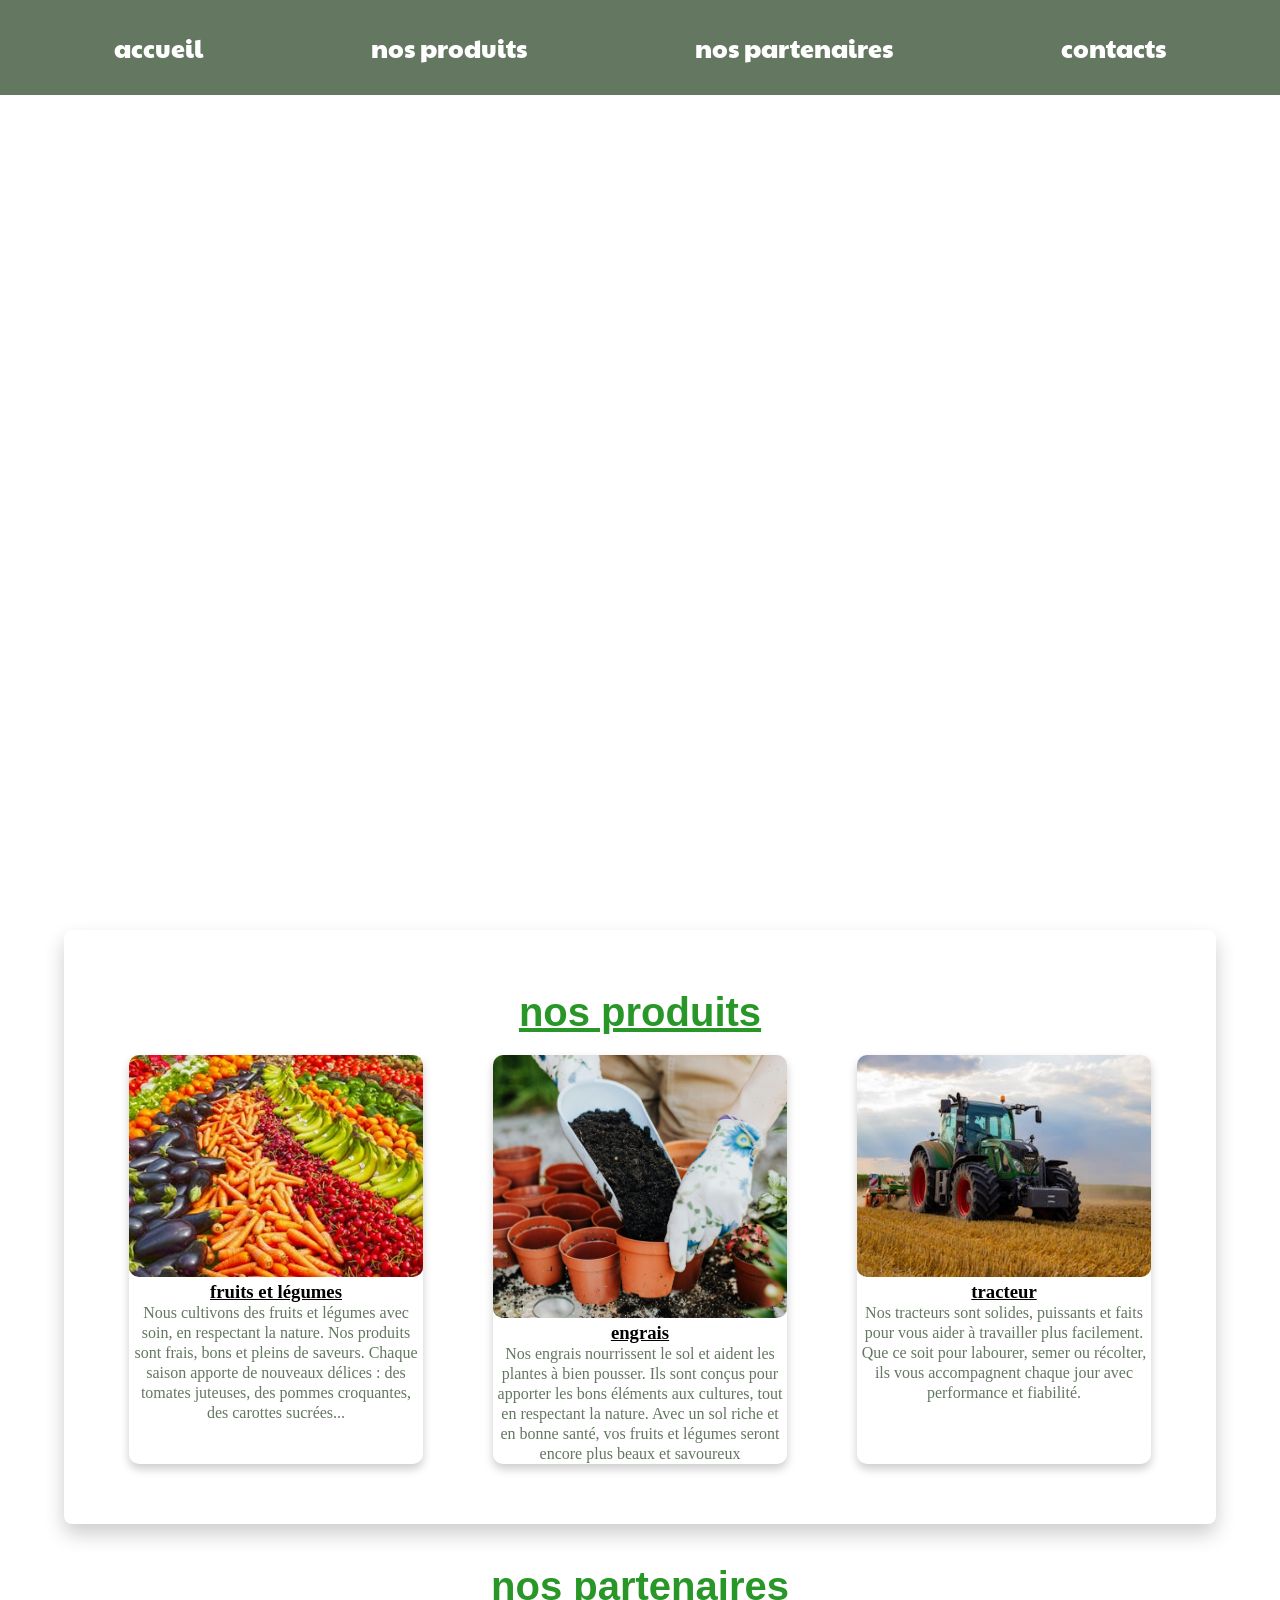
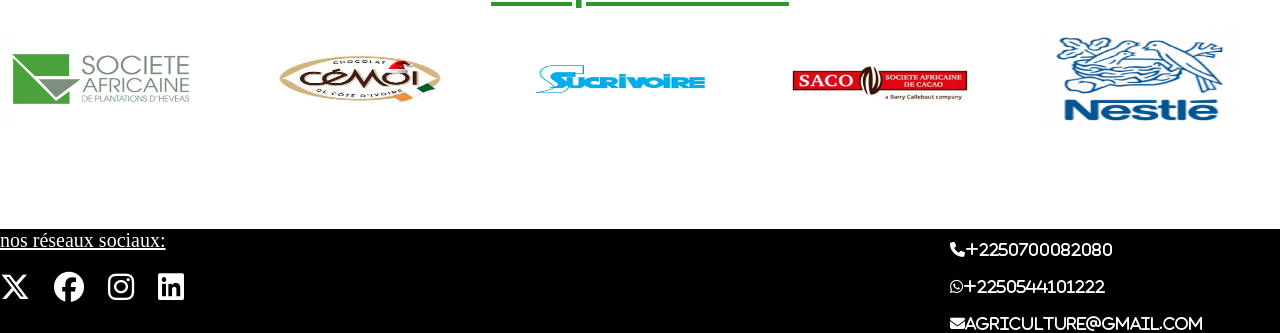
==== index.html @ 425eb756 "addsite" ====
<!DOCTYPE html>
<html lang="en">
<head>
    <meta charset="UTF-8">
    <meta name="viewport" content="width=device-width, initial-scale=1.0">
    <title>Document</title>
    <link rel="stylesheet" href="style.css">
    <link rel="stylesheet" href="https://cdnjs.cloudflare.com/ajax/libs/font-awesome/6.7.2/css/all.min.css" integrity="sha512-Evv84Mr4kqVGRNSgIGL/F/aIDqQb7xQ2vcrdIwxfjThSH8CSR7PBEakCr51Ck+w+/U6swU2Im1vVX0SVk9ABhg==" crossorigin="anonymous" referrerpolicy="no-referrer" />
</head>
<body>
    <header>
        <nav>
            <ul>
                <li><a href="index.html">accueil</a></li>
                <li><a href="#produits">nos produits</a></li>
                <li><a href="#partenaires">nos partenaires</a></li>
                <li><a href="#contacts">contacts</a></li>
            </ul>
        </nav>
    </header>
    <div class="global">
        <video src="./images/vidéo/750511_Plants Gardening Greenhouse Watering_By_Polina_Borisova_Artlist_HD.mp4" muted="" autoplay="autoplay" loop="infinite"></video>
        <h1>agriculture.net</h1>
    </div>
    <section id="produits">
          <h1> nos produits</h1>
          <div class="card1">
                <div class="card">
                    <a href="produits.html#fruits"><img src="./images/pexels-pixabay-264537.jpg">
                    <h3>fruits et légumes</h3>
                    <p>Nous cultivons des fruits et légumes avec soin, en respectant la nature. Nos produits sont frais, bons et pleins de saveurs. Chaque saison apporte de nouveaux délices : des tomates juteuses, des pommes croquantes, des carottes sucrées... </p></a>
                </div>
                <div class="card">
                   <a href="produits.html#engrais"> <img src="./images/pexels-karolina-grabowska-4750385.jpg" width="350" height="263">
                    <h3>engrais</h3>
                    <p>Nos engrais nourrissent le sol et aident les plantes à bien pousser. Ils sont conçus pour apporter les bons éléments aux cultures, tout en respectant la nature. Avec un sol riche et en bonne santé, vos fruits et légumes seront encore plus beaux et savoureux </p></a>
                </div>
                <div class="card">
                   <a href="produits.html#tracteurs"><img src="./images/pexels-jk04-2933243.jpg" alt="">
                    <h3>tracteur</h3>
                    <p>Nos tracteurs sont solides, puissants et faits pour vous aider à travailler plus facilement. Que ce soit pour labourer, semer ou récolter, ils vous accompagnent chaque jour avec performance et fiabilité.</p></a>
                </div>
          </div>
    </section>
    <section id="partenaires">
           <h1>nos partenaires</h1>
           <div class="slider">
            <div class="slides">
                <div class="slide"><img src="./images/partenaires/15936049081618410708.jpg" alt=""></div>
                <div class="slide"><img src="./images/partenaires/images.jpeg" alt=""></div>
                <div class="slide"><img src="./images/partenaires/images.png" alt=""></div>
                <div class="slide"><img src="./images/partenaires/logo-saco-320x200-1.jpg" alt=""></div>
                <div class="slide"><img src="./images/partenaires/logo_136.png" alt=""></div>
                <div class="slide"><img src="./images/partenaires/logo_7.jpg" alt=""></div>
                <div class="slide"><img src="./images/partenaires/olam_logo-1024x312.png" alt=""></div>
                <div class="slide"><img src="./images/partenaires/Palmci_logo.png" alt=""></div>
                <div class="slide"><img src="./images/partenaires/unnamed.png" alt=""></div>
            </div>
           </div>
    </section>
    <footer id="contacts">
        <p>nos réseaux sociaux:</p>
        <div class="log-foot">
            <i class="fa-brands fa-x-twitter"></i>
            <i class="fa-brands fa-facebook"></i>
            <i class="fa-brands fa-instagram"></i>
            <i class="fa-brands fa-linkedin"></i>
        </div>
        <div class="log2-foot">
           <a href="tel:+2250700082080"><i class="fa-solid fa-phone">+2250700082080 </i></a>
           <a href="tel:+2250544101222"><i class="fa-brands fa-whatsapp">+2250544101222</i></a>
          <a href="mailto:agriculture@gmail.com"> <i class="fa-solid fa-envelope">agriculture@gmail.com</i></a>
            
        </div>
    </footer>
   <script>
    alert ("boujour et bienvenue sur ma page web")
   </script>
</body>
</html>
---- style.css ----
@import url('https://fonts.googleapis.com/css2?family=Paytone+One&display=swap');

*{
    margin: 0;
    padding: 0;
    box-sizing: border-box;
}
header{
    width: 100%;
    background-color: #647761;
    z-index: 10000;
    position: absolute;
    padding: 30px;
    position: fixed;
}
ul{
    display: flex;
    justify-content: space-around;
}
li{
    list-style: none;
}
header a{
    color: white;
    text-decoration: none;
    font-size: 25px;
    font-family: "Paytone One", serif;
    
}
header a:hover{
    color: black;
    border-bottom: 5px dotted white;
    transition: 0.4s;
}
header a:active{
    border: 5px solid black;
}
.global{
    width: 100%;
    height: 100vh;
    overflow: hidden;
    position: relative;
}
.global video{
    min-width: 100%;
    min-height: 100%;
    filter: brightness(20%);
    z-index: -100;
    width: 100%;
    position: absolute  ;
}
.global h1{
    z-index: 100;
    position: relative;
    display: flex;
    height: 100vh;
    text-align: center;
    justify-content: center;
    align-items: center;
    font-size: 80px;
    color: white;
    animation: anime 2s ease-in infinite;
}
@keyframes anime {
    0%{
        transform: scale(0);
    }
    100%{
        transform: scale(100%);
    }
}
#produits{
    margin: 30px auto;
    width: 90%;
    box-shadow: 0 10px 20px rgba(0, 0, 0, 0.2);
    border-radius: 8px;
    padding: 60px 30px;
}
section h1{
    text-align: center;
    font-size: 40px ;
    font-family: Arial, Helvetica, sans-serif;
    color: rgb(40, 151, 40);
    text-decoration: underline;
    margin-bottom: 20px;
}
.card1{
    display: flex;
    justify-content: space-around   ;
}
.card{
    box-shadow: 0 5px 10px rgba(0, 0, 0, 0.2);
    width: 27%;
    text-align: center;
    border-radius: 10px;
}

.card p{
    flex-wrap: wrap; 
    line-height: 20px;
    color: #647761;
}
.card h3{
    text-decoration: underline;
    color: black;
}
.card img{
    border-radius: 10px;
    width: 100%;
    object-fit: cover;
}
.card a{
    text-decoration: none;
}
.card:hover{
   transform:translateY(-30px) scale(1.02);
   transition: 0.5s ease-in-out;
}
#partenaires{
    margin-top: 40px;
}
.slider{
    width: 100%;
    height: 200px;
    overflow: hidden;
    
}
.slides{
    display: flex;
    width: calc(1);
    animation: glisse 60s infinite;
}
.slide{
    float: right;
}
.slide img{
    width: 200px;
    height: 100px;
    margin-right: 60px;
}
@keyframes glisse {
    0%{
        transform: translateX(0px);
    }
    10%{
        transform: translateX(-200px);
    }
    20%{
        transform: translateX(-400px);
    }
    30%{
        transform: translateX(-600px);
    }
    40%{
        transform: translateX(-800px);
    }
    50%{
        transform: translateX(-1000px);
    }
    60%{
        transform: translateX(-1200px);
    }
    70%{
        transform: translateX(-1400px);
    }
    80%{
        transform: translateX(-1600px);
    }
    90%{
        transform: translateX(-2000px);
    }
    100%{
        transform: translateX(0px);
    }
}
footer{
    background-color: black;
    color: white;
    position: relative;
    
}
.fa-brands {
    font-size: 30px;
    margin-right: 20px;
    cursor: pointer;
}
.fa-x-twitter:hover{
    color: black;
    background-color: white;
    border-radius: 50%;
    transform: scale(1.3);
    transition: 0.4s ease-in-out;
}
.fa-facebook:hover{
    color: rgb(51, 51, 201);
    background-color: white;
    border-radius: 50%;
    transform: scale(1.3);
    transition: 0.4s ease-in-out;
}
.fa-instagram:hover{
    color: deeppink;
    background-color: black;
    border-radius: 20%;
    transform: scale(1.3);
    transition: 0.4s ease-in-out;
}
.fa-linkedin:hover{
    color: rgb(51, 51, 201);
    border-radius: 50%;
    transform: scale(1.3);
    transition: 0.4s ease-in-out;
}
footer p{
    font-size: 20px;
    margin-bottom: 20px;
    text-decoration: underline;
}
.log2-foot{
      margin: -80px 950px;

}
.log2-foot i{
    margin-top: 20px;
    font-size: 15px;
    margin-right: 20px;
    cursor: pointer;
    color: white;
}
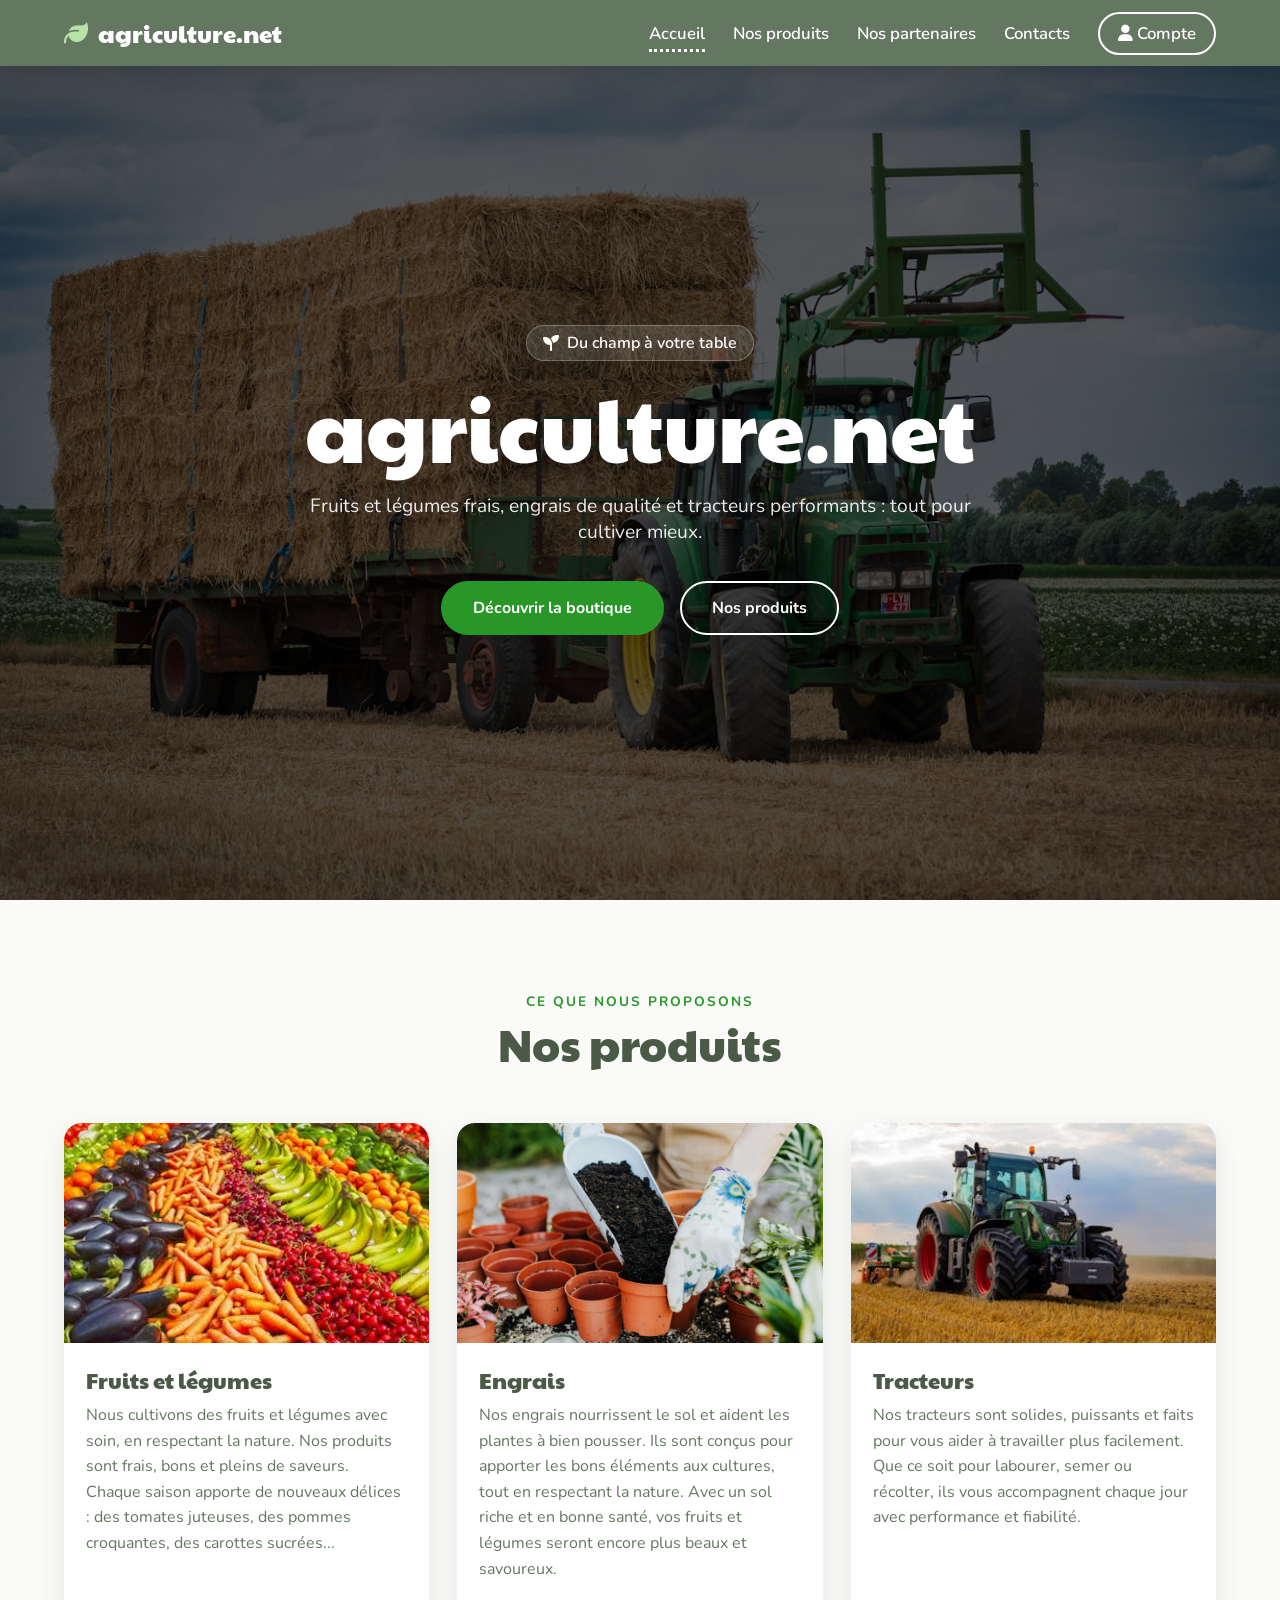
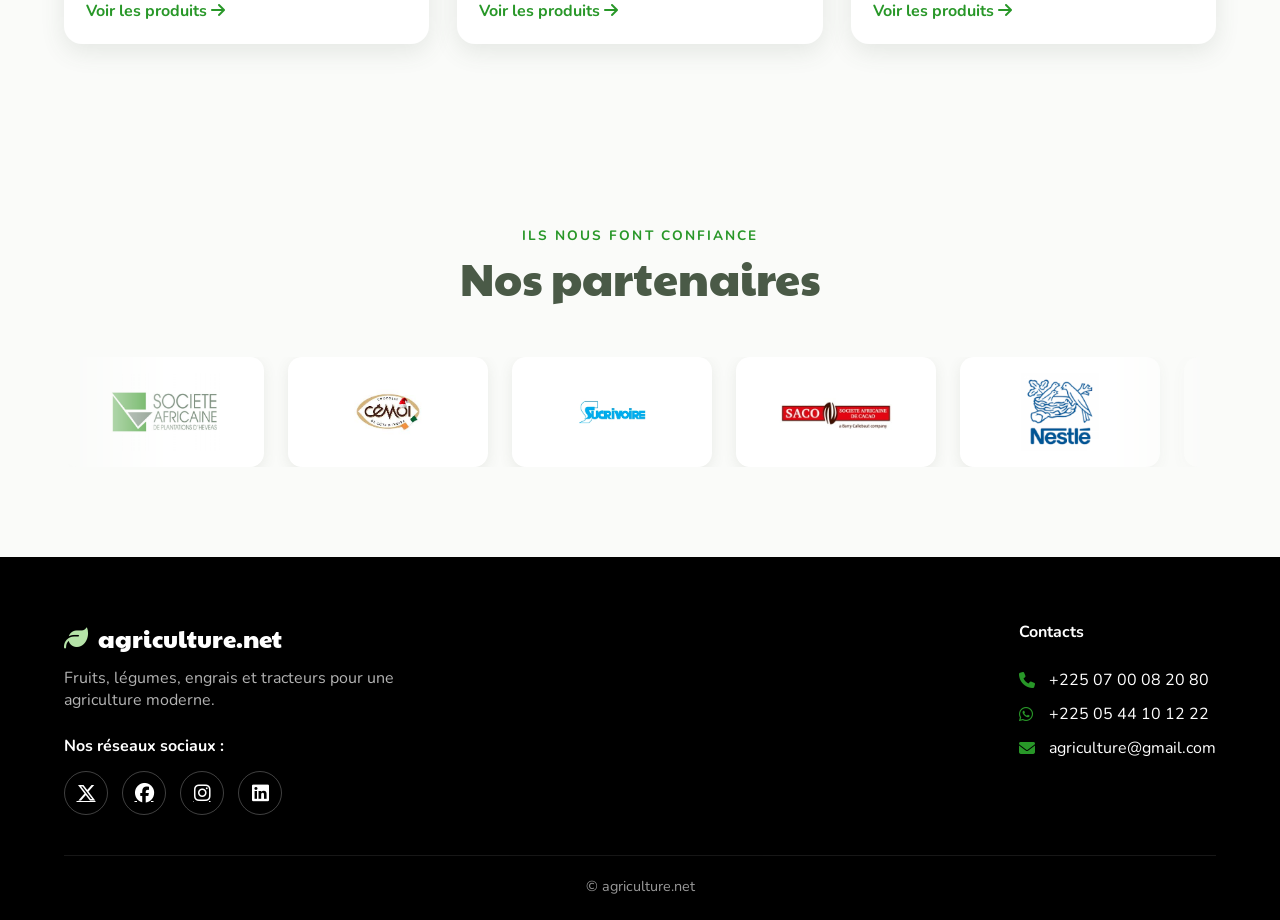
==== commit 5c6e207a: "Refonte du design et version mobile - Accueil : vidéo plein écran, cartes de catégories, défilement " ====
--- a/index.html
+++ b/index.html
@@ -1,80 +1,128 @@
 <!DOCTYPE html>
-<html lang="en">
+<html lang="fr">
 <head>
     <meta charset="UTF-8">
     <meta name="viewport" content="width=device-width, initial-scale=1.0">
-    <title>Document</title>
+    <title>agriculture.net — Produits agricoles</title>
+    <link rel="preconnect" href="https://fonts.googleapis.com">
+    <link rel="preconnect" href="https://fonts.gstatic.com" crossorigin>
+    <link href="https://fonts.googleapis.com/css2?family=Paytone+One&family=Nunito:wght@400;600;700&display=swap" rel="stylesheet">
+    <link rel="stylesheet" href="https://cdnjs.cloudflare.com/ajax/libs/font-awesome/6.7.2/css/all.min.css" integrity="sha512-Evv84Mr4kqVGRNSgIGL/F/aIDqQb7xQ2vcrdIwxfjThSH8CSR7PBEakCr51Ck+w+/U6swU2Im1vVX0SVk9ABhg==" crossorigin="anonymous" referrerpolicy="no-referrer" />
     <link rel="stylesheet" href="style.css">
-    <link rel="stylesheet" href="https://cdnjs.cloudflare.com/ajax/libs/font-awesome/6.7.2/css/all.min.css" integrity="sha512-Evv84Mr4kqVGRNSgIGL/F/aIDqQb7xQ2vcrdIwxfjThSH8CSR7PBEakCr51Ck+w+/U6swU2Im1vVX0SVk9ABhg==" crossorigin="anonymous" referrerpolicy="no-referrer" />
 </head>
 <body>
     <header>
+        <a href="index.html" class="logo"><i class="fa-solid fa-leaf"></i> agriculture.net</a>
+        <button class="burger" aria-label="Ouvrir le menu" aria-expanded="false">
+            <i class="fa-solid fa-bars"></i>
+        </button>
         <nav>
             <ul>
-                <li><a href="index.html">accueil</a></li>
-                <li><a href="#produits">nos produits</a></li>
-                <li><a href="#partenaires">nos partenaires</a></li>
-                <li><a href="#contacts">contacts</a></li>
+                <li><a href="index.html" class="actif">Accueil</a></li>
+                <li><a href="#produits">Nos produits</a></li>
+                <li><a href="#partenaires">Nos partenaires</a></li>
+                <li><a href="#contacts">Contacts</a></li>
+                <li><a href="connexion.html" class="compte"><i class="fa-solid fa-user"></i> Compte</a></li>
             </ul>
         </nav>
     </header>
     <div class="global">
-        <video src="./images/vidéo/750511_Plants Gardening Greenhouse Watering_By_Polina_Borisova_Artlist_HD.mp4" muted="" autoplay="autoplay" loop="infinite"></video>
-        <h1>agriculture.net</h1>
+        <video src="./images/vidéo/750511_Plants Gardening Greenhouse Watering_By_Polina_Borisova_Artlist_HD.mp4" poster="./images/global/pexels-dendoktoor-19486680.jpg" muted autoplay loop playsinline></video>
+        <div class="hero">
+            <span class="hero-tag"><i class="fa-solid fa-seedling"></i> Du champ à votre table</span>
+            <h1>agriculture.net</h1>
+            <p>Fruits et légumes frais, engrais de qualité et tracteurs performants : tout pour cultiver mieux.</p>
+            <div class="hero-boutons">
+                <a href="produits.html" class="btn btn-plein">Découvrir la boutique</a>
+                <a href="#produits" class="btn btn-contour">Nos produits</a>
+            </div>
+        </div>
     </div>
-    <section id="produits">
-          <h1> nos produits</h1>
-          <div class="card1">
-                <div class="card">
-                    <a href="produits.html#fruits"><img src="./images/pexels-pixabay-264537.jpg">
-                    <h3>fruits et légumes</h3>
-                    <p>Nous cultivons des fruits et légumes avec soin, en respectant la nature. Nos produits sont frais, bons et pleins de saveurs. Chaque saison apporte de nouveaux délices : des tomates juteuses, des pommes croquantes, des carottes sucrées... </p></a>
+
+    <section id="produits" class="bloc">
+        <div class="section-titre">
+            <span>Ce que nous proposons</span>
+            <h2>Nos produits</h2>
+        </div>
+        <div class="card1">
+            <a href="produits.html#fruits" class="card card-lien">
+                <div class="card-img"><img src="./images/pexels-pixabay-264537.jpg" alt="Fruits et légumes"></div>
+                <div class="card-corps">
+                    <h3>Fruits et légumes</h3>
+                    <p>Nous cultivons des fruits et légumes avec soin, en respectant la nature. Nos produits sont frais, bons et pleins de saveurs. Chaque saison apporte de nouveaux délices : des tomates juteuses, des pommes croquantes, des carottes sucrées...</p>
+                    <span class="voir">Voir les produits <i class="fa-solid fa-arrow-right"></i></span>
                 </div>
-                <div class="card">
-                   <a href="produits.html#engrais"> <img src="./images/pexels-karolina-grabowska-4750385.jpg" width="350" height="263">
-                    <h3>engrais</h3>
-                    <p>Nos engrais nourrissent le sol et aident les plantes à bien pousser. Ils sont conçus pour apporter les bons éléments aux cultures, tout en respectant la nature. Avec un sol riche et en bonne santé, vos fruits et légumes seront encore plus beaux et savoureux </p></a>
+            </a>
+            <a href="produits.html#engrais" class="card card-lien">
+                <div class="card-img"><img src="./images/pexels-karolina-grabowska-4750385.jpg" alt="Engrais"></div>
+                <div class="card-corps">
+                    <h3>Engrais</h3>
+                    <p>Nos engrais nourrissent le sol et aident les plantes à bien pousser. Ils sont conçus pour apporter les bons éléments aux cultures, tout en respectant la nature. Avec un sol riche et en bonne santé, vos fruits et légumes seront encore plus beaux et savoureux.</p>
+                    <span class="voir">Voir les produits <i class="fa-solid fa-arrow-right"></i></span>
                 </div>
-                <div class="card">
-                   <a href="produits.html#tracteurs"><img src="./images/pexels-jk04-2933243.jpg" alt="">
-                    <h3>tracteur</h3>
-                    <p>Nos tracteurs sont solides, puissants et faits pour vous aider à travailler plus facilement. Que ce soit pour labourer, semer ou récolter, ils vous accompagnent chaque jour avec performance et fiabilité.</p></a>
+            </a>
+            <a href="produits.html#tracteurs" class="card card-lien">
+                <div class="card-img"><img src="./images/pexels-jk04-2933243.jpg" alt="Tracteurs"></div>
+                <div class="card-corps">
+                    <h3>Tracteurs</h3>
+                    <p>Nos tracteurs sont solides, puissants et faits pour vous aider à travailler plus facilement. Que ce soit pour labourer, semer ou récolter, ils vous accompagnent chaque jour avec performance et fiabilité.</p>
+                    <span class="voir">Voir les produits <i class="fa-solid fa-arrow-right"></i></span>
                 </div>
-          </div>
+            </a>
+        </div>
     </section>
-    <section id="partenaires">
-           <h1>nos partenaires</h1>
-           <div class="slider">
+
+    <section id="partenaires" class="bloc partenaires">
+        <div class="section-titre">
+            <span>Ils nous font confiance</span>
+            <h2>Nos partenaires</h2>
+        </div>
+        <div class="slider">
             <div class="slides">
-                <div class="slide"><img src="./images/partenaires/15936049081618410708.jpg" alt=""></div>
-                <div class="slide"><img src="./images/partenaires/images.jpeg" alt=""></div>
-                <div class="slide"><img src="./images/partenaires/images.png" alt=""></div>
-                <div class="slide"><img src="./images/partenaires/logo-saco-320x200-1.jpg" alt=""></div>
-                <div class="slide"><img src="./images/partenaires/logo_136.png" alt=""></div>
-                <div class="slide"><img src="./images/partenaires/logo_7.jpg" alt=""></div>
-                <div class="slide"><img src="./images/partenaires/olam_logo-1024x312.png" alt=""></div>
-                <div class="slide"><img src="./images/partenaires/Palmci_logo.png" alt=""></div>
-                <div class="slide"><img src="./images/partenaires/unnamed.png" alt=""></div>
+                <div class="slide"><img src="./images/partenaires/15936049081618410708.jpg" alt="Logo partenaire"></div>
+                <div class="slide"><img src="./images/partenaires/images.jpeg" alt="Logo partenaire"></div>
+                <div class="slide"><img src="./images/partenaires/images.png" alt="Logo partenaire"></div>
+                <div class="slide"><img src="./images/partenaires/logo-saco-320x200-1.jpg" alt="Logo partenaire"></div>
+                <div class="slide"><img src="./images/partenaires/logo_136.png" alt="Logo partenaire"></div>
+                <div class="slide"><img src="./images/partenaires/logo_7.jpg" alt="Logo partenaire"></div>
+                <div class="slide"><img src="./images/partenaires/olam_logo-1024x312.png" alt="Logo partenaire"></div>
+                <div class="slide"><img src="./images/partenaires/Palmci_logo.png" alt="Logo partenaire"></div>
+                <div class="slide"><img src="./images/partenaires/unnamed.png" alt="Logo partenaire"></div>
+                <div class="slide"><img src="./images/partenaires/15936049081618410708.jpg" alt="Logo partenaire" aria-hidden="true"></div>
+                <div class="slide"><img src="./images/partenaires/images.jpeg" alt="Logo partenaire" aria-hidden="true"></div>
+                <div class="slide"><img src="./images/partenaires/images.png" alt="Logo partenaire" aria-hidden="true"></div>
+                <div class="slide"><img src="./images/partenaires/logo-saco-320x200-1.jpg" alt="Logo partenaire" aria-hidden="true"></div>
+                <div class="slide"><img src="./images/partenaires/logo_136.png" alt="Logo partenaire" aria-hidden="true"></div>
+                <div class="slide"><img src="./images/partenaires/logo_7.jpg" alt="Logo partenaire" aria-hidden="true"></div>
+                <div class="slide"><img src="./images/partenaires/olam_logo-1024x312.png" alt="Logo partenaire" aria-hidden="true"></div>
+                <div class="slide"><img src="./images/partenaires/Palmci_logo.png" alt="Logo partenaire" aria-hidden="true"></div>
+                <div class="slide"><img src="./images/partenaires/unnamed.png" alt="Logo partenaire" aria-hidden="true"></div>
             </div>
-           </div>
+        </div>
     </section>
+
     <footer id="contacts">
-        <p>nos réseaux sociaux:</p>
-        <div class="log-foot">
-            <i class="fa-brands fa-x-twitter"></i>
-            <i class="fa-brands fa-facebook"></i>
-            <i class="fa-brands fa-instagram"></i>
-            <i class="fa-brands fa-linkedin"></i>
+        <div class="foot-grille">
+            <div>
+                <a href="index.html" class="logo"><i class="fa-solid fa-leaf"></i> agriculture.net</a>
+                <p class="foot-texte">Fruits, légumes, engrais et tracteurs pour une agriculture moderne.</p>
+                <p class="foot-sous-titre">Nos réseaux sociaux :</p>
+                <div class="log-foot">
+                    <a href="" aria-label="X"><i class="fa-brands fa-x-twitter"></i></a>
+                    <a href="" aria-label="Facebook"><i class="fa-brands fa-facebook"></i></a>
+                    <a href="" aria-label="Instagram"><i class="fa-brands fa-instagram"></i></a>
+                    <a href="" aria-label="LinkedIn"><i class="fa-brands fa-linkedin"></i></a>
+                </div>
+            </div>
+            <div class="log2-foot">
+                <p class="foot-sous-titre">Contacts</p>
+                <a href="tel:+2250700082080"><i class="fa-solid fa-phone"></i> +225 07 00 08 20 80</a>
+                <a href="tel:+2250544101222"><i class="fa-brands fa-whatsapp"></i> +225 05 44 10 12 22</a>
+                <a href="mailto:agriculture@gmail.com"><i class="fa-solid fa-envelope"></i> agriculture@gmail.com</a>
+            </div>
         </div>
-        <div class="log2-foot">
-           <a href="tel:+2250700082080"><i class="fa-solid fa-phone">+2250700082080 </i></a>
-           <a href="tel:+2250544101222"><i class="fa-brands fa-whatsapp">+2250544101222</i></a>
-          <a href="mailto:agriculture@gmail.com"> <i class="fa-solid fa-envelope">agriculture@gmail.com</i></a>
-            
-        </div>
+        <p class="copyright">© agriculture.net</p>
     </footer>
-   <script>
-    alert ("boujour et bienvenue sur ma page web")
-   </script>
+    <script src="script.js"></script>
 </body>
-</html>+</html>
--- a/style.css
+++ b/style.css
@@ -1,229 +1,449 @@
-@import url('https://fonts.googleapis.com/css2?family=Paytone+One&display=swap');
-
 *{
     margin: 0;
     padding: 0;
     box-sizing: border-box;
 }
+:root{
+    --sauge: #647761;
+    --sauge-fonce: #4a5a47;
+    --sauge-clair: #eef2ec;
+    --vert: rgb(40, 151, 40);
+    --noir: #000000;
+    --blanc: #ffffff;
+    --texte: #1f2a1e;
+}
+html{
+    scroll-behavior: smooth;
+    scroll-padding-top: 80px;
+}
+body{
+    font-family: "Nunito", Arial, Helvetica, sans-serif;
+    color: var(--texte);
+    background: #fafbf9;
+}
+h1, h2, h3, .logo{
+    font-family: "Paytone One", Arial, sans-serif;
+    font-weight: 400;
+}
+
+/* en-tête */
 header{
+    position: fixed;
+    top: 0;
+    z-index: 100;
     width: 100%;
-    background-color: #647761;
-    z-index: 10000;
+    display: flex;
+    align-items: center;
+    justify-content: space-between;
+    padding: 16px 5%;
+    background-color: var(--sauge);
+    box-shadow: 0 4px 20px rgba(0, 0, 0, 0.15);
+}
+.logo{
+    display: inline-flex;
+    align-items: center;
+    gap: 10px;
+    font-size: 1.5rem;
+    color: var(--blanc);
+    text-decoration: none;
+}
+.logo i{
+    color: #b6e3a8;
+}
+nav ul{
+    display: flex;
+    align-items: center;
+    gap: 28px;
+    list-style: none;
+}
+header nav a{
+    color: var(--blanc);
+    text-decoration: none;
+    font-size: 1.05rem;
+    font-weight: 600;
+    padding-bottom: 4px;
+    border-bottom: 3px dotted transparent;
+    transition: border-color 0.3s;
+}
+header nav a:hover,
+header nav a.actif{
+    border-bottom-color: var(--blanc);
+}
+header nav a.compte{
+    padding: 8px 18px;
+    border: 2px solid var(--blanc);
+    border-radius: 99px;
+}
+header nav a.compte:hover{
+    background: var(--blanc);
+    color: var(--sauge);
+}
+.burger{
+    display: none;
+    background: none;
+    border: none;
+    color: var(--blanc);
+    font-size: 1.5rem;
+    cursor: pointer;
+}
+
+/* bandeau d'accueil */
+.global{
+    position: relative;
+    min-height: 100vh;
+    min-height: 100svh;
+    overflow: hidden;
+    display: flex;
+    align-items: center;
+    justify-content: center;
+}
+.global video,
+.global > img{
     position: absolute;
-    padding: 30px;
-    position: fixed;
-}
-ul{
-    display: flex;
-    justify-content: space-around;
-}
-li{
-    list-style: none;
-}
-header a{
-    color: white;
-    text-decoration: none;
-    font-size: 25px;
-    font-family: "Paytone One", serif;
-    
-}
-header a:hover{
-    color: black;
-    border-bottom: 5px dotted white;
-    transition: 0.4s;
-}
-header a:active{
-    border: 5px solid black;
-}
-.global{
+    inset: 0;
     width: 100%;
-    height: 100vh;
-    overflow: hidden;
-    position: relative;
-}
-.global video{
-    min-width: 100%;
-    min-height: 100%;
-    filter: brightness(20%);
-    z-index: -100;
-    width: 100%;
-    position: absolute  ;
-}
-.global h1{
-    z-index: 100;
-    position: relative;
-    display: flex;
-    height: 100vh;
+    height: 100%;
+    object-fit: cover;
+    filter: brightness(35%);
+    z-index: -1;
+}
+.hero{
+    max-width: 820px;
+    padding: 120px 5% 60px;
     text-align: center;
-    justify-content: center;
-    align-items: center;
-    font-size: 80px;
-    color: white;
-    animation: anime 2s ease-in infinite;
+    color: var(--blanc);
+}
+.hero-tag{
+    display: inline-flex;
+    align-items: center;
+    gap: 8px;
+    padding: 6px 16px;
+    border-radius: 99px;
+    background: rgba(255, 255, 255, 0.12);
+    border: 1px solid rgba(255, 255, 255, 0.25);
+    font-weight: 600;
+}
+.hero h1{
+    font-size: clamp(2.6rem, 9vw, 5.5rem);
+    line-height: 1.05;
+    margin: 20px 0;
+    animation: anime 1.2s ease-out;
 }
 @keyframes anime {
     0%{
         transform: scale(0);
     }
     100%{
-        transform: scale(100%);
-    }
-}
-#produits{
-    margin: 30px auto;
-    width: 90%;
-    box-shadow: 0 10px 20px rgba(0, 0, 0, 0.2);
-    border-radius: 8px;
-    padding: 60px 30px;
-}
-section h1{
+        transform: scale(1);
+    }
+}
+.hero p{
+    font-size: 1.2rem;
+    opacity: 0.9;
+    margin-bottom: 36px;
+}
+.hero-boutons{
+    display: flex;
+    flex-wrap: wrap;
+    justify-content: center;
+    gap: 16px;
+}
+.btn{
+    padding: 14px 30px;
+    border-radius: 99px;
+    font-weight: 700;
+    text-decoration: none;
+    color: var(--blanc);
+    transition: transform 0.2s, background 0.3s, color 0.3s;
+}
+.btn:hover{
+    transform: translateY(-2px);
+}
+.btn-plein{
+    background: var(--vert);
+    border: 2px solid var(--vert);
+}
+.btn-plein:hover{
+    background: transparent;
+}
+.btn-contour{
+    border: 2px solid var(--blanc);
+}
+.btn-contour:hover{
+    background: var(--blanc);
+    color: var(--sauge-fonce);
+}
+
+/* sections */
+.bloc{
+    padding: 90px 5%;
+}
+.bloc > *{
+    max-width: 1200px;
+    margin-left: auto;
+    margin-right: auto;
+}
+.bloc-teinte{
+    background: var(--sauge-clair);
+}
+.section-titre{
     text-align: center;
-    font-size: 40px ;
-    font-family: Arial, Helvetica, sans-serif;
-    color: rgb(40, 151, 40);
-    text-decoration: underline;
-    margin-bottom: 20px;
-}
+    margin-bottom: 48px;
+}
+.section-titre span{
+    color: var(--vert);
+    font-weight: 700;
+    text-transform: uppercase;
+    letter-spacing: 0.15em;
+    font-size: 0.85rem;
+}
+.section-titre h2{
+    font-size: clamp(2rem, 5vw, 2.8rem);
+    color: var(--sauge-fonce);
+}
+
+/* cartes */
 .card1{
-    display: flex;
-    justify-content: space-around   ;
+    display: grid;
+    grid-template-columns: repeat(auto-fill, minmax(290px, 1fr));
+    gap: 28px;
 }
 .card{
-    box-shadow: 0 5px 10px rgba(0, 0, 0, 0.2);
-    width: 27%;
+    display: flex;
+    flex-direction: column;
+    background: var(--blanc);
+    border-radius: 18px;
+    overflow: hidden;
+    box-shadow: 0 8px 24px rgba(74, 90, 71, 0.12);
+    transition: transform 0.3s, box-shadow 0.3s;
+}
+.card:hover{
+    transform: translateY(-8px);
+    box-shadow: 0 18px 40px rgba(74, 90, 71, 0.22);
+}
+.card-lien{
+    text-decoration: none;
+    color: inherit;
+}
+.card-img{
+    height: 220px;
+    background: var(--sauge-clair);
+}
+.card-img img{
+    width: 100%;
+    height: 100%;
+    object-fit: cover;
+    display: block;
+}
+.card-img img.detoure{
+    object-fit: contain;
+    padding: 16px;
+}
+.card-corps{
+    flex: 1;
+    display: flex;
+    flex-direction: column;
+    padding: 22px;
+}
+.card h3{
+    font-size: 1.35rem;
+    color: var(--sauge-fonce);
+    margin-bottom: 8px;
+}
+.card p{
+    color: var(--sauge);
+    line-height: 1.6;
+    margin-bottom: 18px;
+}
+.voir{
+    margin-top: auto;
+    color: var(--vert);
+    font-weight: 700;
+}
+
+/* partenaires */
+.partenaires{
+    overflow: hidden;
+}
+.slider{
+    overflow: hidden;
+    mask-image: linear-gradient(90deg, transparent, #000 10%, #000 90%, transparent);
+}
+.slides{
+    display: flex;
+    gap: 24px;
+    width: max-content;
+    animation: glisse 40s linear infinite;
+}
+.slider:hover .slides{
+    animation-play-state: paused;
+}
+.slide{
+    flex-shrink: 0;
+    width: 200px;
+    height: 110px;
+    padding: 16px;
+    display: grid;
+    place-items: center;
+    background: var(--blanc);
+    border-radius: 14px;
+    box-shadow: 0 4px 14px rgba(74, 90, 71, 0.1);
+}
+.slide img{
+    max-width: 100%;
+    max-height: 78px;
+    object-fit: contain;
+}
+@keyframes glisse {
+    from{
+        transform: translateX(0);
+    }
+    to{
+        transform: translateX(calc(-50% - 12px));
+    }
+}
+
+/* pied de page */
+footer{
+    background-color: var(--noir);
+    color: var(--blanc);
+    padding: 64px 5% 24px;
+}
+.foot-grille{
+    max-width: 1200px;
+    margin: 0 auto;
+    display: flex;
+    flex-wrap: wrap;
+    justify-content: space-between;
+    gap: 40px;
+}
+.foot-texte{
+    opacity: 0.7;
+    margin: 12px 0 24px;
+    max-width: 360px;
+}
+.foot-sous-titre{
+    font-weight: 700;
+    margin-bottom: 14px;
+}
+.log-foot{
+    display: flex;
+    gap: 14px;
+}
+.log-foot a{
+    display: grid;
+    place-items: center;
+    width: 44px;
+    height: 44px;
+    border-radius: 50%;
+    border: 1px solid rgba(255, 255, 255, 0.25);
+    color: var(--blanc);
+    font-size: 1.2rem;
+    transition: transform 0.3s, background 0.3s, color 0.3s;
+}
+.log-foot a:hover{
+    transform: scale(1.12);
+    background: var(--blanc);
+}
+.log-foot a:has(.fa-x-twitter):hover{
+    color: var(--noir);
+}
+.log-foot a:has(.fa-facebook):hover,
+.log-foot a:has(.fa-linkedin):hover{
+    color: rgb(51, 51, 201);
+}
+.log-foot a:has(.fa-instagram):hover{
+    color: deeppink;
+}
+.log2-foot{
+    display: flex;
+    flex-direction: column;
+    gap: 12px;
+}
+.log2-foot a{
+    display: flex;
+    align-items: center;
+    gap: 12px;
+    color: var(--blanc);
+    text-decoration: none;
+    transition: color 0.3s;
+}
+.log2-foot a:hover{
+    color: #b6e3a8;
+}
+.log2-foot i{
+    width: 18px;
+    color: var(--vert);
+}
+.copyright{
+    max-width: 1200px;
+    margin: 40px auto 0;
+    padding-top: 20px;
+    border-top: 1px solid rgba(255, 255, 255, 0.15);
     text-align: center;
-    border-radius: 10px;
-}
-
-.card p{
-    flex-wrap: wrap; 
-    line-height: 20px;
-    color: #647761;
-}
-.card h3{
-    text-decoration: underline;
-    color: black;
-}
-.card img{
-    border-radius: 10px;
-    width: 100%;
-    object-fit: cover;
-}
-.card a{
-    text-decoration: none;
-}
-.card:hover{
-   transform:translateY(-30px) scale(1.02);
-   transition: 0.5s ease-in-out;
-}
-#partenaires{
-    margin-top: 40px;
-}
-.slider{
-    width: 100%;
-    height: 200px;
-    overflow: hidden;
-    
-}
-.slides{
-    display: flex;
-    width: calc(1);
-    animation: glisse 60s infinite;
-}
-.slide{
-    float: right;
-}
-.slide img{
-    width: 200px;
-    height: 100px;
-    margin-right: 60px;
-}
-@keyframes glisse {
-    0%{
-        transform: translateX(0px);
-    }
-    10%{
-        transform: translateX(-200px);
-    }
-    20%{
-        transform: translateX(-400px);
-    }
-    30%{
-        transform: translateX(-600px);
-    }
-    40%{
-        transform: translateX(-800px);
-    }
-    50%{
-        transform: translateX(-1000px);
-    }
-    60%{
-        transform: translateX(-1200px);
-    }
-    70%{
-        transform: translateX(-1400px);
-    }
-    80%{
-        transform: translateX(-1600px);
-    }
-    90%{
-        transform: translateX(-2000px);
-    }
-    100%{
-        transform: translateX(0px);
-    }
-}
-footer{
-    background-color: black;
-    color: white;
-    position: relative;
-    
-}
-.fa-brands {
-    font-size: 30px;
-    margin-right: 20px;
-    cursor: pointer;
-}
-.fa-x-twitter:hover{
-    color: black;
-    background-color: white;
-    border-radius: 50%;
-    transform: scale(1.3);
-    transition: 0.4s ease-in-out;
-}
-.fa-facebook:hover{
-    color: rgb(51, 51, 201);
-    background-color: white;
-    border-radius: 50%;
-    transform: scale(1.3);
-    transition: 0.4s ease-in-out;
-}
-.fa-instagram:hover{
-    color: deeppink;
-    background-color: black;
-    border-radius: 20%;
-    transform: scale(1.3);
-    transition: 0.4s ease-in-out;
-}
-.fa-linkedin:hover{
-    color: rgb(51, 51, 201);
-    border-radius: 50%;
-    transform: scale(1.3);
-    transition: 0.4s ease-in-out;
-}
-footer p{
-    font-size: 20px;
-    margin-bottom: 20px;
-    text-decoration: underline;
-}
-.log2-foot{
-      margin: -80px 950px;
-
-}
-.log2-foot i{
-    margin-top: 20px;
-    font-size: 15px;
-    margin-right: 20px;
-    cursor: pointer;
-    color: white;
-}
+    opacity: 0.6;
+    font-size: 0.9rem;
+}
+
+@media (max-width: 900px){
+    header{
+        padding: 14px 16px;
+    }
+    .burger{
+        display: block;
+        position: relative;
+        z-index: 3;
+    }
+    nav{
+        position: fixed;
+        inset: 0;
+        z-index: 2;
+        background: rgba(74, 90, 71, 0.98);
+        display: flex;
+        align-items: center;
+        justify-content: center;
+        transform: translateX(100%);
+        transition: transform 0.35s ease;
+    }
+    nav.ouvert{
+        transform: translateX(0);
+    }
+    nav ul{
+        flex-direction: column;
+        gap: 26px;
+    }
+    header nav a{
+        font-size: 1.35rem;
+    }
+}
+@media (max-width: 600px){
+    .logo{
+        font-size: 1.25rem;
+    }
+    .hero{
+        padding: 110px 16px 48px;
+    }
+    .hero p{
+        font-size: 1.05rem;
+    }
+    .btn{
+        flex: 1 1 200px;
+        text-align: center;
+    }
+    .bloc{
+        padding: 64px 16px;
+    }
+    .card1{
+        grid-template-columns: 1fr;
+    }
+    .slide{
+        width: 150px;
+        height: 90px;
+    }
+    .slide img{
+        max-height: 58px;
+    }
+    footer{
+        padding: 48px 16px 24px;
+    }
+}
